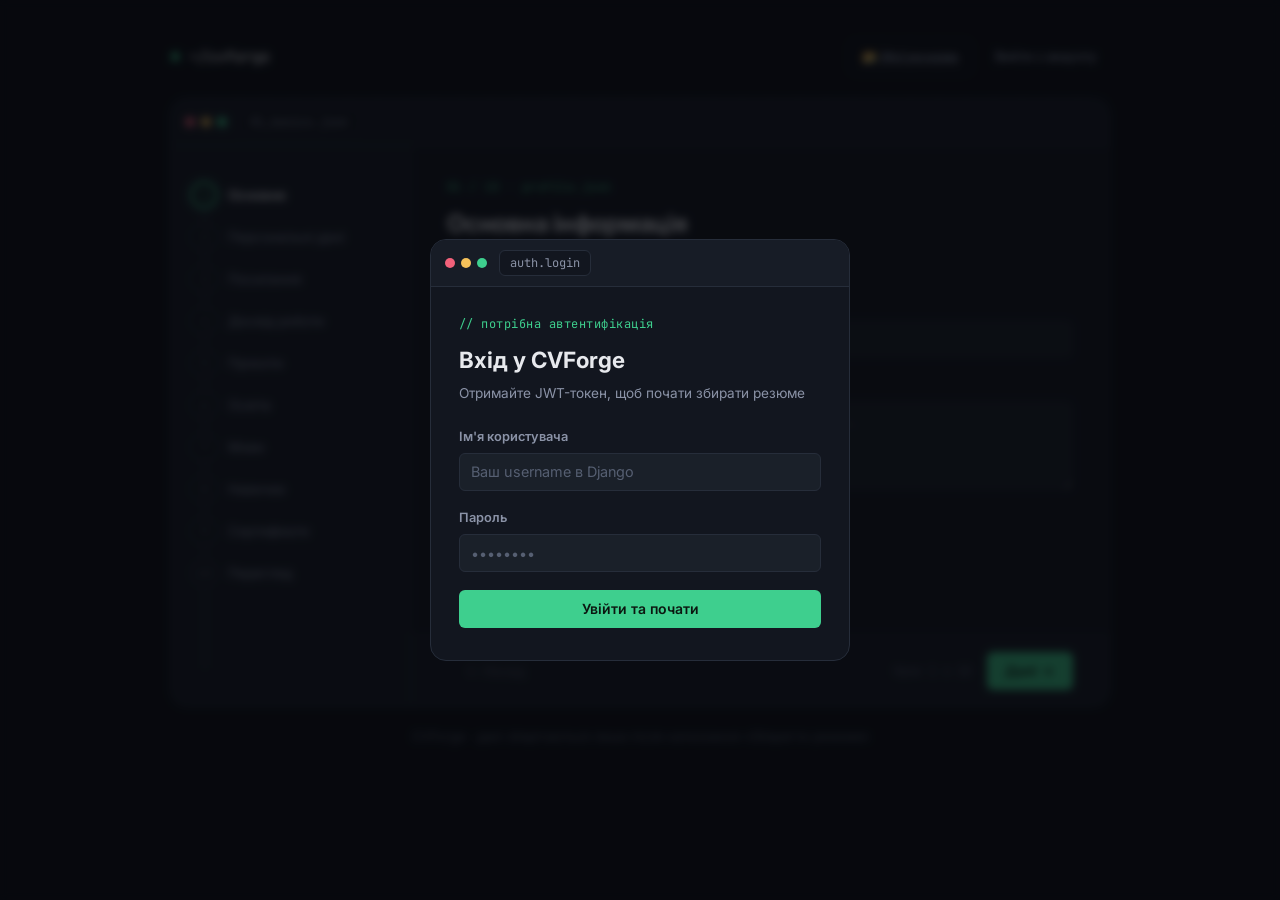
==== frontend/index.html @ 11002892 "Add Django resumes app, project scaffold, templates Initial project scaffold for CVForge: adds Djang" ====
<!DOCTYPE html>
<html lang="uk">
<head>
<meta charset="UTF-8">
<meta name="viewport" content="width=device-width, initial-scale=1.0">
<title>CVForge — Конструктор резюме</title>
<link rel="preconnect" href="https://fonts.googleapis.com">
<link rel="preconnect" href="https://fonts.gstatic.com" crossorigin>
<link href="https://fonts.googleapis.com/css2?family=JetBrains+Mono:wght@400;500;600;700&family=Inter:wght@400;500;600;700;800&display=swap" rel="stylesheet">
<link rel="stylesheet" href="static/css/styles.css">
</head>
<body>

<div class="bg-grid" aria-hidden="true"></div>

<!-- ============ AUTH MODAL ============ -->
<div id="authModal" class="modal-overlay">
  <div class="modal window-chrome">
    <div class="window-titlebar">
      <div class="window-dots"><span class="dot dot-r"></span><span class="dot dot-y"></span><span class="dot dot-g"></span></div>
      <div class="window-tab">auth.login</div>
    </div>
    <div class="modal-body">
      <p class="eyebrow">// потрібна автентифікація</p>
      <h2 class="modal-title">Вхід у CVForge</h2>
      <p class="modal-sub">Отримайте JWT-токен, щоб почати збирати резюме</p>

      <form id="loginForm" novalidate>
        <div class="field">
          <label for="username">Ім'я користувача</label>
          <input type="text" id="username" class="input" required placeholder="Ваш username в Django" autocomplete="username">
        </div>
        <div class="field">
          <label for="password">Пароль</label>
          <input type="password" id="password" class="input" required placeholder="••••••••" autocomplete="current-password">
        </div>
        <p id="loginError" class="form-error hidden"></p>
        <button type="submit" class="btn btn-accent btn-block">Увійти та почати</button>
      </form>
    </div>
  </div>
</div>




<!-- ============ CROP MODAL ============ -->
<div id="cropModal" class="modal-overlay hidden">
  <div class="modal crop-modal window-chrome">
    <div class="window-titlebar">
      <div class="window-dots"><span class="dot dot-r"></span><span class="dot dot-y"></span><span class="dot dot-g"></span></div>
      <div class="window-tab">crop_photo.png</div>
    </div>
    <div class="modal-body crop-modal-body">
      <p class="eyebrow">// кадрування фото</p>
      <h2 class="modal-title">Обрізати фото</h2>
      <p class="modal-sub">Перетягніть фото, щоб обрати ділянку, і масштабуйте повзунком.</p>

      <div class="crop-stage" id="cropStage">
        <canvas id="cropCanvas"></canvas>
      </div>

      <div class="crop-controls">
        <span class="crop-zoom-label">🔍</span>
        <input type="range" id="cropZoom" min="1" max="3" step="0.01" value="1">
      </div>

      <div class="crop-actions">
        <button type="button" class="btn btn-ghost" id="cropCancelBtn">Скасувати</button>
        <button type="button" class="btn btn-accent" id="cropConfirmBtn">Застосувати</button>
      </div>
    </div>
  </div>
</div>

<!-- ============ APP SHELL ============ -->
<div class="app-shell">

  <header class="topbar">
    <div class="brand">
      <span class="brand-mark">◆</span>
      <span class="brand-path">~/cvforge</span>
    </div>
    <div class="topbar-actions">
      <a href="resumes" class="btn btn-outline btn-sm">📂 Мої резюме</a>
      <button id="logoutBtn" class="btn btn-ghost btn-sm">Вийти з акаунту</button>
    </div>
  </header>

  <div class="editor-window">
    <div class="window-titlebar">
      <div class="window-dots"><span class="dot dot-r"></span><span class="dot dot-y"></span><span class="dot dot-g"></span></div>
      <div class="window-tab" id="activeTab">01_basics.json</div>
    </div>

    <div class="editor-body">

      <!-- ===== PIPELINE / STEPPER ===== -->
      <aside class="pipeline" aria-label="Кроки заповнення резюме">
        <div class="pipeline-rail"><div class="pipeline-rail-fill" id="railFill"></div></div>
        <ol class="pipeline-list" id="pipelineList"></ol>
      </aside>

      <!-- ===== MAIN PANEL ===== -->
      <main class="panel">
        <div class="panel-scroll">
          <div id="resumeForm">

            <!-- STEP 1 — BASICS -->
            <section class="step-panel active" data-step="1">
              <p class="eyebrow" data-eyebrow>01 / 10 · profile.json</p>
              <h2 class="step-title">Основна інформація</h2>
              <p class="step-hint">Хто ви і на яку роль претендуєте.</p>

              <div class="field">
                <label for="title">Бажана посада</label>
                <input type="text" id="title" class="input" placeholder="Напр. Python Backend Developer" required>
              </div>
              <div class="field">
                <label for="summary">Про себе (Summary)</label>
                <textarea id="summary" rows="4" class="input" placeholder="Короткий опис ваших ключових навичок та досягнень..."></textarea>
              </div>
            </section>

            <!-- STEP 2 — PERSONAL INFO -->
            <section class="step-panel " data-step="2" id = "personalInfoContainer">
              <p class="eyebrow" data-eyebrow>02 / 10 · profile.json</p>
              <h2 class="step-title">Персональні дані</h2>
              <p class="step-hint">Давайте познайомимось поближче.</p>

              <div class="field">
                <div class="grid-2">
                    <div class="field" style="margin-bottom:0">
                        <label for="firstName">Ім'я</label>
                        <input type="text" id="firstName" class="input" required>
                    </div>
                    <div class="field" style="margin-bottom:0">
                        <label for="lastName">Прізвище</label>
                        <input type="text" id="lastName" class="input" required>
                    </div>
                </div>
                <div class="grid-2">
                    <div class="field">
                        <label for="email">Електронна пошта</label>
                        <input type="email" id="email" class="input" placeholder="you@example.com" required>
                    </div>
                    <div class="field">
                        <label for="phoneNumber">Номер телефону</label>
                        <input type="tel" id="phoneNumber" class="input">
                    </div>
                </div>

                <div class="field">
                  <label>Фото профілю</label>
                  <div class="photo-upload">
                    <div class="photo-preview" id="photoPreview">
                      <span class="photo-placeholder" id="photoPlaceholder">👤</span>
                      <img id="photoPreviewImg" class="hidden" alt="Фото профілю">
                    </div>
                    <div class="photo-upload-actions">
                      <button type="button" class="btn btn-outline btn-sm" id="photoChooseBtn">📷 Обрати фото</button>
                      <button type="button" class="btn-remove hidden" id="photoRemoveBtn">Видалити фото</button>
                      <input type="file" id="userPhoto" accept="image/*" class="hidden">
                      <p class="field-hint">JPG або PNG. Після вибору можна буде обрізати кадр.</p>
                    </div>
                  </div>
                </div>
            </section>

            <!-- STEP 3 — LINKS -->
            <section class="step-panel" data-step="3">
              <p class="eyebrow" data-eyebrow>03 / 10 · links.json</p>
              <div class="step-head-row">
                <div>
                  <h2 class="step-title">Посилання</h2>
                  <p class="step-hint">Соцмережі, GitHub, портфоліо. Необов'язково.</p>
                </div>
                <button type="button" onclick="addLink()" class="btn btn-outline btn-sm">+ Додати посилання</button>
              </div>
              <div id="linksContainer" class="entry-list"></div>
              <p class="empty-state" id="linksEmpty">Ще не додано жодного посилання — натисніть «Додати посилання».</p>
            </section>

            <!-- STEP 4 — EXPERIENCE -->
            <section class="step-panel" data-step="4">
              <p class="eyebrow" data-eyebrow>04 / 10 · experience.json</p>
              <div class="step-head-row">
                <div>
                  <h2 class="step-title">Досвід роботи</h2>
                  <p class="step-hint">Найважливіший розділ для рекрутера.</p>
                </div>
                <button type="button" onclick="addExperience()" class="btn btn-outline btn-sm">+ Додати досвід</button>
              </div>
              <div id="experienceContainer" class="entry-list"></div>
              <p class="empty-state" id="experienceEmpty">Ще не додано досвіду роботи.</p>
            </section>

            <!-- STEP 5 — PROJECTS -->
            <section class="step-panel" data-step="5">
              <p class="eyebrow" data-eyebrow>05 / 10 · projects.json</p>
              <div class="step-head-row">
                <div>
                  <h2 class="step-title">Проєкти (Pet Projects)</h2>
                  <p class="step-hint">Покажіть, що вмієте робити на практиці.</p>
                </div>
                <button type="button" onclick="addProject()" class="btn btn-outline btn-sm">+ Додати проєкт</button>
              </div>
              <div id="projectsContainer" class="entry-list"></div>
              <p class="empty-state" id="projectsEmpty">Ще не додано жодного проєкту.</p>
            </section>

            <!-- STEP 6 — EDUCATION -->
            <section class="step-panel" data-step="6">
              <p class="eyebrow" data-eyebrow>06 / 10 · education.json</p>
              <div class="step-head-row">
                <div>
                  <h2 class="step-title">Освіта</h2>
                  <p class="step-hint">Заклади освіти та здобута кваліфікація.</p>
                </div>
                <button type="button" onclick="addEducation()" class="btn btn-outline btn-sm">+ Додати освіту</button>
              </div>
              <div id="educationContainer" class="entry-list"></div>
              <p class="empty-state" id="educationEmpty">Ще не додано записів про освіту.</p>
            </section>

            <!-- STEP 7 — LANGUAGES -->
            <section class="step-panel" data-step="7">
              <p class="eyebrow" data-eyebrow>07 / 10 · languages.json</p>
              <div class="step-head-row">
                <div>
                  <h2 class="step-title">Мови</h2>
                  <p class="step-hint">Рівень володіння за шкалою CEFR.</p>
                </div>
                <button type="button" onclick="addLanguage()" class="btn btn-outline btn-sm">+ Додати мову</button>
              </div>
              <div id="languagesContainer" class="entry-list"></div>
              <p class="empty-state" id="languagesEmpty">Ще не додано жодної мови.</p>
            </section>

            <!-- STEP 8 — SKILLS -->
            <section class="step-panel" data-step="8">
              <p class="eyebrow" data-eyebrow>08 / 10 · skills.json</p>
              <div class="step-head-row">
                <div>
                  <h2 class="step-title">Навички</h2>
                </div>
                <button type="button" onclick="addSkill()" class="btn btn-outline btn-sm">+ Додати навичку</button>
              </div>
              <div id="skillsContainer" class="entry-list"></div>
              <p class="empty-state" id="skillsEmpty">Ще не додано жодної навички.</p>
            </section>

            <!-- STEP 9 — CERTIFICATIONS -->
            <section class="step-panel" data-step="9">
              <p class="eyebrow" data-eyebrow>09 / 10 · certifications.json</p>
              <div class="step-head-row">
                <div>
                  <h2 class="step-title">Сертифікати</h2>
                  <p class="step-hint">Курси, іспити, професійні відзнаки.</p>
                </div>
                <button type="button" onclick="addCertification()" class="btn btn-outline btn-sm">+ Додати сертифікат</button>
              </div>
              <div id="certificationsContainer" class="entry-list"></div>
              <p class="empty-state" id="certificationsEmpty">Ще не додано сертифікатів.</p>
            </section>

            <!-- STEP 10 — REVIEW -->
            <section class="step-panel" data-step="10">
              <p class="eyebrow" data-eyebrow>10 / 10 · resume.json</p>
              <h2 class="step-title">Перегляд і збереження</h2>
              <p class="step-hint">Перевірте дані перед збереженням. Будь-який блок можна відредагувати.</p>
              <div id="reviewContent" class="review-content"></div>
            </section>

          </div>
        </div>

        <footer class="panel-footer">
          <button type="button" id="backBtn" class="btn btn-ghost">← Назад</button>
          <div class="footer-right">
            <span id="stepCounter" class="step-counter">Крок 1 з 8</span>
            <button type="button" id="nextBtn" class="btn btn-accent">Далі →</button>
            <button type="button" id="saveBtn" class="btn btn-accent hidden">Зберегти резюме</button>
            <button type="button" id="exportBtn" class="btn btn-accent-2 hidden">📥 Експортувати в PDF</button>
          </div>
        </footer>
      </main>

    </div>
  </div>

  <p class="foot-note">CVForge · дані зберігаються лише після натискання «Зберегти резюме»</p>
</div>

<div id="toastHost" class="toast-host" aria-live="polite"></div>


<div id="templateModal" class="modal-overlay hidden">
  <div class="modal window-chrome">
    <div class="window-titlebar">
      <div class="window-dots"><span class="dot dot-r"></span><span class="dot dot-y"></span><span class="dot dot-g"></span></div>
      <div class="window-tab">export.template</div>
    </div>
    <div class="modal-body">
      <p class="eyebrow">// оберіть шаблон</p>
      <h2 class="modal-title">Шаблон для експорту</h2>
      <p class="modal-sub">PDF буде згенеровано за обраним дизайном</p>

      <div id="templateList" class="template-list"></div>

      <button type="button" id="templateModalCancel" class="btn btn-ghost btn-block" style="margin-top:1rem;">
        Скасувати
      </button>
    </div>
  </div>
</div>


<script src="static/js/main.js"></script>
</body>
</html>
---- frontend/static/css/styles.css ----
/* =========================================================
   CVForge — design tokens
   ========================================================= */
:root {
  --bg-base:      #0B0E14;
  --bg-panel:     #12161F;
  --bg-alt:       #171C26;
  --bg-input:     #1A2029;
  --border:       #262D3A;
  --border-soft:  #1E2430;

  --text-primary:   #E7E9ED;
  --text-secondary: #8B93A7;
  --text-dim:       #565F72;

  --accent:      #3ECF8E;
  --accent-dim:  rgba(62, 207, 142, .14);
  --accent-2:    #7C8CF8;
  --accent-2-dim: rgba(124, 140, 248, .14);
  --danger:      #F2617A;
  --danger-dim:  rgba(242, 97, 122, .12);

  --font-mono: 'JetBrains Mono', ui-monospace, monospace;
  --font-sans: 'Inter', system-ui, -apple-system, sans-serif;

  --radius-sm: 6px;
  --radius-md: 10px;
  --radius-lg: 16px;

  --ease: cubic-bezier(.4, 0, .2, 1);
}

* { box-sizing: border-box; }
html, body { height: 100%; }
html { overflow-x: hidden; }
body {
  margin: 0;
  background: var(--bg-base);
  color: var(--text-primary);
  font-family: var(--font-sans);
  font-size: 15px;
  line-height: 1.5;
  -webkit-font-smoothing: antialiased;
  overflow-x: hidden;
  width: 100%;
}

/* subtle dot-grid texture, purely decorative */
.bg-grid {
  position: fixed;
  inset: 0;
  z-index: 0;
  pointer-events: none;
  background-image: radial-gradient(var(--border-soft) 1px, transparent 1px);
  background-size: 28px 28px;
  mask-image: radial-gradient(ellipse 80% 60% at 50% 0%, #000 40%, transparent 100%);
  opacity: .6;
}

a { color: inherit; }

::selection { background: var(--accent-dim); color: var(--text-primary); }

:focus-visible {
  outline: 2px solid var(--accent);
  outline-offset: 2px;
  border-radius: var(--radius-sm);
}

/* =========================================================
   Typography helpers
   ========================================================= */
.eyebrow {
  font-family: var(--font-mono);
  font-size: 12px;
  letter-spacing: .04em;
  color: var(--accent);
  margin: 0 0 .6rem;
}
.step-title { font-size: 1.5rem; font-weight: 700; margin: 0 0 .35rem; letter-spacing: -.01em; }
.step-hint { color: var(--text-secondary); font-size: .9rem; margin: 0 0 1.6rem; }
.step-head-row {
  display: flex; align-items: flex-start; justify-content: space-between; gap: 1rem;
  margin-bottom: 1rem;
}
.step-head-row .step-title { margin-bottom: .25rem; }
.step-head-row .step-hint { margin-bottom: 0; }

/* =========================================================
   Window chrome (editor-window look)
   ========================================================= */
.window-chrome, .editor-window {
  background: var(--bg-panel);
  border: 1px solid var(--border);
  border-radius: var(--radius-lg);
  overflow: hidden;
}
.window-titlebar {
  display: flex;
  align-items: center;
  gap: 12px;
  padding: 10px 14px;
  background: var(--bg-alt);
  border-bottom: 1px solid var(--border);
}
.window-dots { display: flex; gap: 6px; }
.window-dots .dot { width: 10px; height: 10px; border-radius: 50%; display: inline-block; }
.dot-r { background: #F2617A; }
.dot-y { background: #F5C15A; }
.dot-g { background: #3ECF8E; }
.window-tab {
  font-family: var(--font-mono);
  font-size: 12px;
  color: var(--text-secondary);
  background: var(--bg-panel);
  border: 1px solid var(--border);
  border-radius: var(--radius-sm);
  padding: 3px 10px;
}

/* =========================================================
   App shell / layout
   ========================================================= */
.app-shell {
  position: relative;
  z-index: 1;
  max-width: 980px;
  margin: 0 auto;
  padding: 2.5rem 1.25rem 3rem;
}

.topbar {
  display: flex;
  align-items: center;
  justify-content: space-between;
  margin-bottom: 1.5rem;
}
.brand { display: flex; align-items: center; gap: .5rem; font-family: var(--font-mono); }
.brand-mark { color: var(--accent); font-size: 1.1rem; }
.brand-path { font-size: .95rem; color: var(--text-primary); font-weight: 600; }
.topbar-actions { display: flex; align-items: center; gap: .6rem; }

/* =========================================================
   Resumes list page
   ========================================================= */
.directory-body { padding: 1.75rem 2.25rem 2.25rem; }
.page-head {
  display: flex;
  align-items: flex-start;
  justify-content: space-between;
  gap: 1rem;
  margin-bottom: 1.5rem;
}
.page-head .eyebrow { margin-bottom: .35rem; }
.page-head .step-title { margin: 0; }

.resume-list { display: flex; flex-direction: column; gap: .9rem; }
.resume-card {
  background: var(--bg-input);
  border: 1px solid var(--border-soft);
  border-radius: var(--radius-md);
  padding: 1.1rem 1.25rem;
  display: flex;
  align-items: center;
  justify-content: space-between;
  gap: 1rem;
  flex-wrap: wrap;
  transition: border-color .18s var(--ease);
}
.resume-card:hover { border-color: var(--border); }
.resume-card-top .eyebrow { margin-bottom: .3rem; }
.resume-title { font-size: 1.05rem; font-weight: 700; margin: 0 0 .3rem; }
.resume-meta { font-size: .8rem; color: var(--text-dim); margin: 0; }
.resume-actions { display: flex; align-items: center; gap: .5rem; flex: none; }
.btn-danger-outline {
  background: transparent;
  border: 1px solid var(--border);
  color: var(--danger);
}
.btn-danger-outline:hover { border-color: var(--danger); background: var(--danger-dim); }
.btn-danger-outline.is-confirming { background: var(--danger); color: #1a0a0d; border-color: var(--danger); }

.editor-body {
  display: grid;
  grid-template-columns: 240px 1fr;
  min-width: 0;
}
.editor-body > * { min-width: 0; }

/* =========================================================
   Pipeline / stepper
   ========================================================= */
.pipeline {
  position: relative;
  padding: 1.75rem 1.25rem;
  border-right: 1px solid var(--border);
  background: var(--bg-alt);
}
.pipeline-rail {
  position: absolute;
  left: 2.05rem;
  top: 2.35rem;
  bottom: 2.35rem;
  width: 2px;
  background: var(--border);
  border-radius: 1px;
}
.pipeline-rail-fill {
  position: absolute;
  top: 0; left: 0; width: 100%;
  height: 0%;
  background: var(--accent);
  border-radius: 1px;
  transition: height .35s var(--ease);
}
.pipeline-list { list-style: none; margin: 0; padding: 0; position: relative; }
.pipeline-item {
  display: flex;
  align-items: center;
  gap: .7rem;
  padding: .5rem 0;
  cursor: pointer;
}
.pipeline-item:hover .pipeline-label { color: var(--text-primary); }

.pipeline-node {
  flex: none;
  width: 26px; height: 26px;
  border-radius: 50%;
  background: var(--bg-panel);
  border: 2px solid var(--border);
  display: flex; align-items: center; justify-content: center;
  font-family: var(--font-mono);
  font-size: 11px;
  font-weight: 600;
  color: var(--text-dim);
  transition: all .25s var(--ease);
  position: relative;
  z-index: 1;
}
.pipeline-item.is-completed .pipeline-node {
  background: var(--accent);
  border-color: var(--accent);
  color: var(--bg-base);
}
.pipeline-item.is-active .pipeline-node {
  border-color: var(--accent);
  color: var(--accent);
  box-shadow: 0 0 0 4px var(--accent-dim);
}
.pipeline-label {
  font-size: .85rem;
  color: var(--text-secondary);
  transition: color .2s var(--ease);
}
.pipeline-item.is-active .pipeline-label { color: var(--text-primary); font-weight: 600; }

/* =========================================================
   Main panel
   ========================================================= */
.panel { display: flex; flex-direction: column; min-height: 560px; max-height: 78vh; }
.panel-scroll { flex: 1; overflow-y: auto; padding: 2rem 2.25rem 1rem; }
.panel-scroll::-webkit-scrollbar { width: 8px; }
.panel-scroll::-webkit-scrollbar-thumb { background: var(--border); border-radius: 4px; }

.step-panel { display: none; animation: step-in .28s var(--ease); }
.step-panel.active { display: block; }
@keyframes step-in {
  from { opacity: 0; transform: translateY(6px); }
  to   { opacity: 1; transform: translateY(0); }
}

.panel-footer {
  display: flex;
  align-items: center;
  justify-content: space-between;
  padding: 1rem 2.25rem;
  border-top: 1px solid var(--border);
  background: var(--bg-alt);
}
.footer-right { display: flex; align-items: center; gap: 1rem; }
.step-counter { font-family: var(--font-mono); font-size: 12px; color: var(--text-dim); }

.foot-note { text-align: center; color: var(--text-dim); font-size: .8rem; margin-top: 1.25rem; }

/* =========================================================
   Forms
   ========================================================= */
.field { margin-bottom: 1.1rem; }
.field label {
  display: block;
  font-size: .8rem;
  font-weight: 600;
  color: var(--text-secondary);
  margin-bottom: .4rem;
}
.input, select.input, textarea.input {
  width: 100%;
  background: var(--bg-input);
  border: 1px solid var(--border);
  border-radius: var(--radius-sm);
  color: var(--text-primary);
  padding: .6rem .7rem;
  font-family: var(--font-sans);
  font-size: .9rem;
  outline: none;
  transition: border-color .2s var(--ease), box-shadow .2s var(--ease);
}
.input::placeholder { color: var(--text-dim); }
.input:focus {
  border-color: var(--accent);
  box-shadow: 0 0 0 3px var(--accent-dim);
}
.input:invalid:not(:placeholder-shown):not(:focus) { border-color: var(--danger); }
textarea.input { resize: vertical; min-height: 5rem; }

.grid-2 { display: grid; grid-template-columns: 1fr 1fr; gap: 1rem; }
.grid-3 { display: grid; grid-template-columns: 1fr 1fr 1fr; gap: 1rem; }
.check-row { display: flex; align-items: center; gap: .5rem; padding-top: 1.5rem; }
.check-row input { accent-color: var(--accent); width: 16px; height: 16px; }
.check-row label { margin: 0; font-size: .8rem; color: var(--text-secondary); }

.form-error {
  font-family: var(--font-mono);
  font-size: .8rem;
  color: var(--danger);
  background: var(--danger-dim);
  border: 1px solid rgba(242,97,122,.3);
  padding: .5rem .7rem;
  border-radius: var(--radius-sm);
  margin: 0 0 .9rem;
}

/* =========================================================
   Photo upload (personal info step)
   ========================================================= */
.photo-upload { display: flex; align-items: center; gap: 1.1rem; flex-wrap: wrap; }
.photo-preview {
  flex: none;
  width: 84px;
  height: 84px;
  border-radius: 50%;
  background: var(--bg-input);
  border: 1px solid var(--border);
  display: flex;
  align-items: center;
  justify-content: center;
  overflow: hidden;
}
.photo-preview img { width: 100%; height: 100%; object-fit: cover; display: block; }
.photo-placeholder { font-size: 1.9rem; color: var(--text-dim); }
.photo-upload-actions { display: flex; flex-direction: column; align-items: flex-start; gap: .5rem; }
.field-hint { font-size: .75rem; color: var(--text-dim); margin: 0; }

/* =========================================================
   Crop modal
   ========================================================= */
.crop-modal { max-width: 420px; }
.crop-modal-body { padding: 1.5rem 1.5rem 1.75rem; }
.crop-stage {
  position: relative;
  width: 100%;
  max-width: 300px;
  aspect-ratio: 1 / 1;
  margin: 0 auto 1.2rem;
  border-radius: var(--radius-md);
  overflow: hidden;
  background: var(--bg-input);
  border: 1px solid var(--border);
  cursor: grab;
  touch-action: none;
}
.crop-stage:active { cursor: grabbing; }
.crop-stage canvas { display: block; width: 100%; height: 100%; }
.crop-controls { display: flex; align-items: center; gap: .75rem; margin-bottom: 1.25rem; }
.crop-controls input[type="range"] { flex: 1; accent-color: var(--accent); }
.crop-zoom-label { font-size: 1rem; }
.crop-actions { display: flex; justify-content: flex-end; gap: .6rem; }

/* =========================================================
   Buttons
   ========================================================= */
.btn {
  font-family: var(--font-sans);
  font-weight: 600;
  font-size: .875rem;
  border: 1px solid transparent;
  border-radius: var(--radius-sm);
  padding: .6rem 1.1rem;
  cursor: pointer;
  transition: all .18s var(--ease);
  display: inline-flex;
  align-items: center;
  gap: .4rem;
  white-space: nowrap;
}
.btn:active { transform: translateY(1px); }
.btn-block { width: 100%; justify-content: center; }
.btn-sm { padding: .4rem .75rem; font-size: .8rem; }

.btn-accent { background: var(--accent); color: #0B1710; }
.btn-accent:hover { background: #34ba7e; }

.btn-accent-2 { background: var(--accent-2); color: #0B0E1F; }
.btn-accent-2:hover { background: #6b7cf2; }
.btn-accent-2:disabled, .btn-accent:disabled { opacity: .6; cursor: wait; }

.btn-outline {
  background: transparent;
  border-color: var(--border);
  color: var(--text-secondary);
}
.btn-outline:hover { border-color: var(--accent-2); color: var(--text-primary); }

.btn-ghost { background: transparent; color: var(--text-secondary); }
.btn-ghost:hover { color: var(--text-primary); }
.btn-ghost:disabled { opacity: .35; cursor: not-allowed; }

.btn-remove {
  background: transparent;
  border: none;
  color: var(--danger);
  font-size: .78rem;
  font-family: var(--font-mono);
  cursor: pointer;
  padding: .2rem 0;
}
.btn-remove:hover { color: #ff8a9c; }

.hidden { display: none !important; }

/* =========================================================
   Entry cards (dynamic repeatable items)
   ========================================================= */
.entry-list { display: flex; flex-direction: column; gap: 1rem; }
.entry-card {
  background: var(--bg-input);
  border: 1px solid var(--border-soft);
  border-radius: var(--radius-md);
  padding: 1rem 1.1rem;
  position: relative;
}
.entry-card-head {
  display: flex;
  justify-content: space-between;
  align-items: center;
  margin-bottom: .1rem;
}
.entry-index {
  font-family: var(--font-mono);
  font-size: .72rem;
  color: var(--text-dim);
}
.empty-state {
  font-size: .85rem;
  color: var(--text-dim);
  border: 1px dashed var(--border);
  border-radius: var(--radius-md);
  padding: 1rem;
  text-align: center;
  margin-top: .25rem;
}

/* =========================================================
   Review step
   ========================================================= */
.review-content { display: flex; flex-direction: column; gap: 1rem; }
.review-card {
  background: var(--bg-input);
  border: 1px solid var(--border-soft);
  border-radius: var(--radius-md);
  padding: 1rem 1.1rem;
}
.review-card-head {
  display: flex; align-items: center; justify-content: space-between;
  margin-bottom: .6rem;
}
.review-card-head h3 {
  font-family: var(--font-mono);
  font-size: .8rem;
  letter-spacing: .03em;
  color: var(--accent);
  margin: 0;
  text-transform: uppercase;
}
.review-edit {
  font-family: var(--font-mono);
  font-size: .75rem;
  color: var(--accent-2);
  background: none;
  border: none;
  cursor: pointer;
}
.review-edit:hover { text-decoration: underline; }
.review-empty { color: var(--text-dim); font-size: .85rem; }
.review-row { font-size: .88rem; color: var(--text-primary); margin: .15rem 0; }
.review-row span { color: var(--text-secondary); }
.review-item + .review-item { margin-top: .7rem; padding-top: .7rem; border-top: 1px dashed var(--border); }

/* =========================================================
   Auth / crop modal overlay
   ========================================================= */
.modal-overlay {
  position: fixed; inset: 0;
  background: rgba(6, 8, 12, .72);
  backdrop-filter: blur(4px);
  display: flex; align-items: center; justify-content: center;
  z-index: 50;
  padding: 1rem;
}
.modal { max-width: 420px; width: 100%; }
.modal-body { padding: 1.75rem 1.75rem 2rem; }
.modal-title { font-size: 1.4rem; font-weight: 700; margin: 0 0 .4rem; }
.modal-sub { color: var(--text-secondary); font-size: .85rem; margin: 0 0 1.5rem; }

/* =========================================================
   Toasts
   ========================================================= */
.toast-host {
  position: fixed; bottom: 1.25rem; left: 50%; transform: translateX(-50%);
  z-index: 100; display: flex; flex-direction: column; gap: .5rem; align-items: center;
}
.toast {
  font-family: var(--font-mono);
  font-size: .82rem;
  padding: .65rem 1rem;
  border-radius: var(--radius-md);
  border: 1px solid var(--border);
  background: var(--bg-panel);
  color: var(--text-primary);
  box-shadow: 0 8px 24px rgba(0,0,0,.4);
  animation: toast-in .22s var(--ease);
}
.toast.toast-success { border-color: var(--accent); color: var(--accent); }
.toast.toast-error { border-color: var(--danger); color: var(--danger); }
@keyframes toast-in { from { opacity: 0; transform: translateY(8px); } to { opacity: 1; transform: translateY(0); } }

/* =========================================================
   Responsive — tablets & small laptops
   ========================================================= */
@media (max-width: 900px) {
  .app-shell { padding: 1.75rem 1rem 2rem; }
  .directory-body { padding: 1.5rem 1.25rem 1.75rem; }
}

/* =========================================================
   Responsive — phones & narrow tablets
   ========================================================= */
@media (max-width: 800px) {
  .editor-body { grid-template-columns: 1fr; }
  .pipeline {
    border-right: none;
    border-bottom: 1px solid var(--border);
    padding: 1rem 1.1rem;
  }
  .pipeline-rail { display: none; }
  .pipeline-list { display: flex; gap: 0; overflow-x: auto; -webkit-overflow-scrolling: touch; }
  .pipeline-item {
    flex-direction: column;
    gap: .3rem;
    padding: .25rem .6rem;
    flex: none;
  }
  .pipeline-label { display: none; }
  .pipeline-item.is-active .pipeline-node { transform: scale(1.05); }

  .panel { max-height: none; min-height: 0; }
  .panel-scroll { padding: 1.5rem 1.25rem .5rem; max-height: 62vh; }
  .panel-footer { padding: .9rem 1.25rem; flex-wrap: wrap; gap: .6rem; }
  .grid-2, .grid-3 { grid-template-columns: 1fr; }
  .step-head-row { flex-direction: column; align-items: stretch; }
  .footer-right { gap: .6rem; flex-wrap: wrap; justify-content: flex-end; }
  .step-counter { display: none; }

  /* Topbar */
  .topbar { flex-wrap: wrap; gap: .6rem; }
  .brand-path { max-width: 40vw; overflow: hidden; text-overflow: ellipsis; white-space: nowrap; }
  .topbar-actions { flex-wrap: wrap; gap: .5rem; }

  /* Resumes list page */
  .page-head { flex-direction: column; align-items: stretch; }
  .resume-card { flex-direction: column; align-items: stretch; }
  .resume-actions { justify-content: flex-end; flex-wrap: wrap; }

  /* Modals */
  .modal-body { padding: 1.4rem 1.25rem 1.6rem; }
  .crop-modal { max-width: 100%; }
  .crop-stage { max-width: 100%; }

  .toast-host { left: 1rem; right: 1rem; transform: none; width: auto; }
  .toast { text-align: center; }
}

/* =========================================================
   Template picker modal
   ========================================================= */
.template-list { display: flex; flex-direction: column; gap: .6rem; }
.template-option {
  display: flex;
  align-items: center;
  justify-content: space-between;
  gap: .75rem;
  width: 100%;
  text-align: left;
  background: var(--bg-input);
  border: 1px solid var(--border-soft);
  border-radius: var(--radius-md);
  padding: .75rem .9rem;
  color: var(--text-primary);
  cursor: pointer;
  transition: border-color .18s var(--ease), background .18s var(--ease);
  font-family: var(--font-sans);
  font-size: .9rem;
}
.template-option:hover,
.template-option:focus-visible {
  border-color: var(--accent);
  background: var(--accent-dim);
}
.template-option-name { font-weight: 600; }
.template-option-id { font-family: var(--font-mono); font-size: .72rem; color: var(--text-dim); }

/* =========================================================
   Responsive — small phones
   ========================================================= */
@media (max-width: 480px) {
  body { font-size: 14px; }
  .app-shell { padding: 1.25rem .75rem 1.75rem; }
  .directory-body { padding: 1.25rem 1rem 1.5rem; }

  .brand-path { max-width: 32vw; }
  .topbar-actions .btn-sm, .footer-right .btn { flex: 1 1 auto; justify-content: center; }
  .topbar-actions { width: 100%; }

  .window-tab { display: none; }

  .step-title { font-size: 1.25rem; }
  .step-hint { margin-bottom: 1.2rem; }

  .panel-scroll { padding: 1.25rem 1rem .5rem; max-height: 58vh; }
  .panel-footer { padding: .8rem 1rem; }
  .panel-footer { flex-direction: column; align-items: stretch; }
  .panel-footer #backBtn { order: 3; }
  .footer-right { width: 100%; justify-content: stretch; }
  .footer-right .btn { flex: 1 1 auto; }

  .photo-upload { flex-direction: column; align-items: flex-start; }

  .resume-card { padding: .9rem 1rem; }
  .resume-actions { width: 100%; }
  .resume-actions .btn { flex: 1 1 auto; justify-content: center; }

  .modal-overlay { padding: .75rem; }
  .modal-title { font-size: 1.2rem; }
}

@media (prefers-reduced-motion: reduce) {
  *, *::before, *::after { animation-duration: 0.001ms !important; transition-duration: 0.001ms !important; }
}


.template-grid { display: grid; grid-template-columns: 1fr 1fr; gap: 1rem; margin-top: 1.5rem; }
.template-card { 
  background: var(--bg-alt); border: 1px solid var(--border);
  padding: 1rem; border-radius: var(--radius-md); cursor: pointer;
  text-align: left; transition: .2s;
}
.template-card:hover { border-color: var(--accent); }
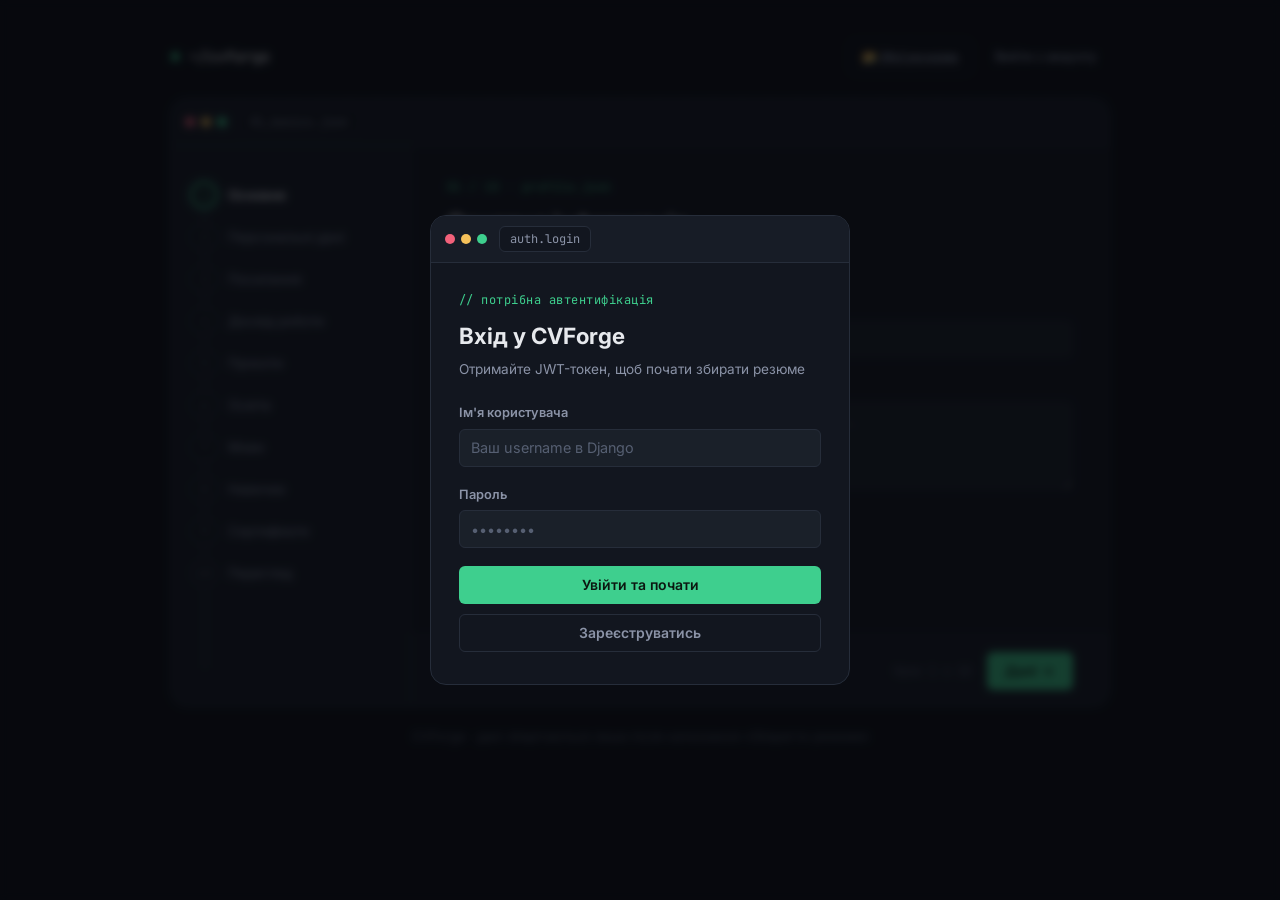
==== commit f41fe821: "including form for registration" ====
--- a/frontend/index.html
+++ b/frontend/index.html
@@ -21,22 +21,55 @@
       <div class="window-tab">auth.login</div>
     </div>
     <div class="modal-body">
-      <p class="eyebrow">// потрібна автентифікація</p>
-      <h2 class="modal-title">Вхід у CVForge</h2>
-      <p class="modal-sub">Отримайте JWT-токен, щоб почати збирати резюме</p>
-
-      <form id="loginForm" novalidate>
-        <div class="field">
-          <label for="username">Ім'я користувача</label>
-          <input type="text" id="username" class="input" required placeholder="Ваш username в Django" autocomplete="username">
-        </div>
-        <div class="field">
-          <label for="password">Пароль</label>
-          <input type="password" id="password" class="input" required placeholder="••••••••" autocomplete="current-password">
-        </div>
-        <p id="loginError" class="form-error hidden"></p>
-        <button type="submit" class="btn btn-accent btn-block">Увійти та почати</button>
-      </form>
+
+      <!-- ---- LOGIN VIEW ---- -->
+      <div id="loginView">
+        <p class="eyebrow">// потрібна автентифікація</p>
+        <h2 class="modal-title">Вхід у CVForge</h2>
+        <p class="modal-sub">Отримайте JWT-токен, щоб почати збирати резюме</p>
+
+        <form id="loginForm" novalidate>
+          <div class="field">
+            <label for="username">Ім'я користувача</label>
+            <input type="text" id="username" class="input" required placeholder="Ваш username в Django" autocomplete="username">
+          </div>
+          <div class="field">
+            <label for="password">Пароль</label>
+            <input type="password" id="password" class="input" required placeholder="••••••••" autocomplete="current-password">
+          </div>
+          <p id="loginError" class="form-error hidden"></p>
+
+          <div class="auth-actions">
+            <button type="submit" class="btn btn-accent btn-block">Увійти та почати</button>
+            <button type="button" id="showRegisterBtn" class="btn btn-outline btn-block">Зареєструватись</button>
+          </div>
+        </form>
+      </div>
+
+      <!-- ---- REGISTER VIEW ---- -->
+      <div id="registerView" class="hidden">
+        <p class="eyebrow">// новий акаунт</p>
+        <h2 class="modal-title">Реєстрація в CVForge</h2>
+        <p class="modal-sub">Створіть логін і пароль, щоб почати збирати резюме</p>
+
+        <form id="registerForm" novalidate>
+          <div class="field">
+            <label for="regUsername">Ім'я користувача</label>
+            <input type="text" id="regUsername" class="input" required placeholder="Придумайте username" autocomplete="username">
+          </div>
+          <div class="field">
+            <label for="regPassword">Пароль</label>
+            <input type="password" id="regPassword" class="input" required placeholder="••••••••" autocomplete="new-password">
+          </div>
+          <p id="registerError" class="form-error hidden"></p>
+
+          <div class="auth-actions">
+            <button type="submit" class="btn btn-accent btn-block">Зареєструватись</button>
+            <button type="button" id="showLoginBtn" class="btn btn-ghost btn-block">← Назад до входу</button>
+          </div>
+        </form>
+      </div>
+
     </div>
   </div>
 </div>
--- a/frontend/static/css/styles.css
+++ b/frontend/static/css/styles.css
@@ -512,6 +512,7 @@
 .modal-body { padding: 1.75rem 1.75rem 2rem; }
 .modal-title { font-size: 1.4rem; font-weight: 700; margin: 0 0 .4rem; }
 .modal-sub { color: var(--text-secondary); font-size: .85rem; margin: 0 0 1.5rem; }
+.auth-actions { display: flex; flex-direction: column; gap: .6rem; margin-top: .25rem; }
 
 /* =========================================================
    Toasts
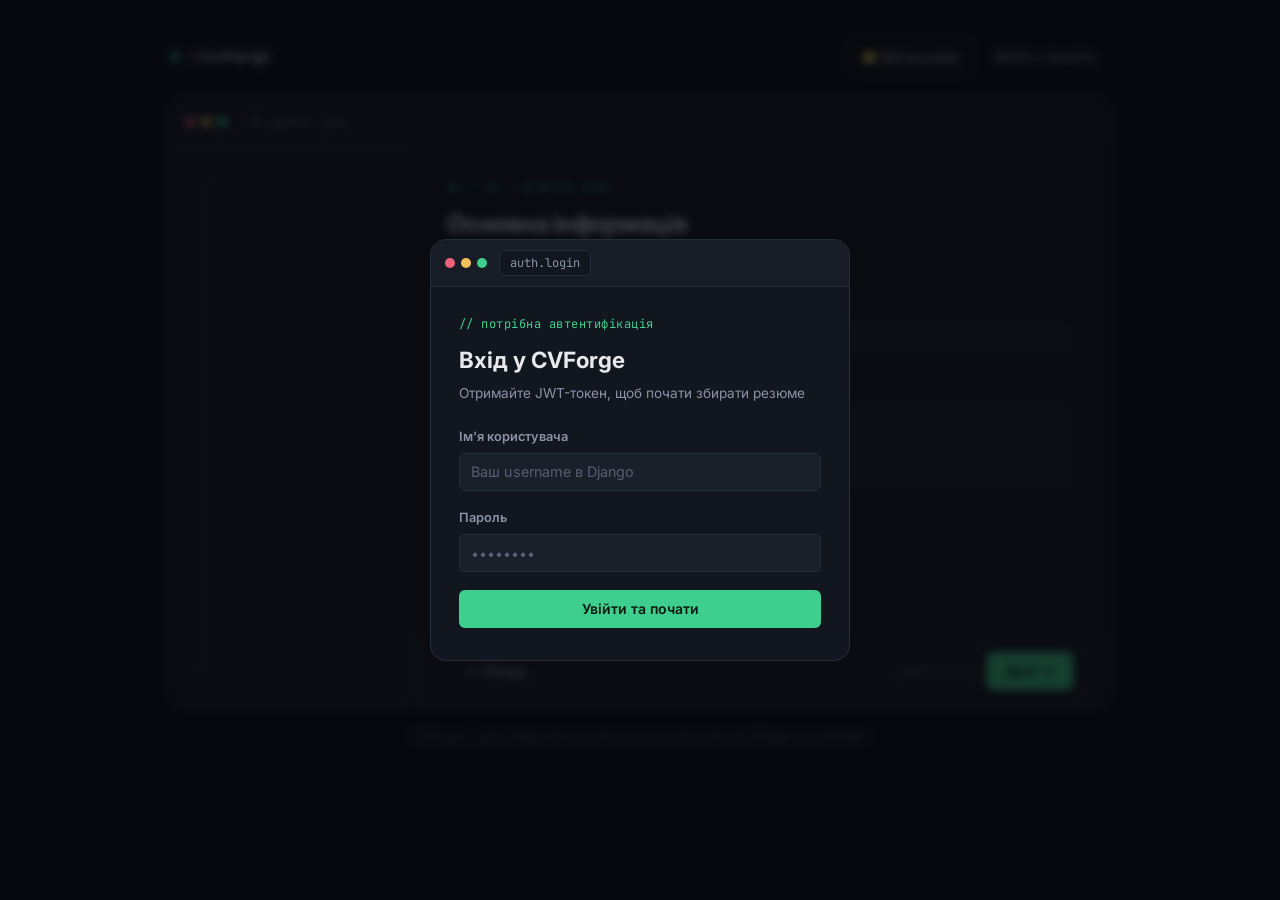
==== commit 913c21d7: "modified:   backend/requirements.txt" ====
--- a/frontend/index.html
+++ b/frontend/index.html
@@ -21,58 +21,26 @@
       <div class="window-tab">auth.login</div>
     </div>
     <div class="modal-body">
-
-      <!-- ---- LOGIN VIEW ---- -->
-      <div id="loginView">
-        <p class="eyebrow">// потрібна автентифікація</p>
-        <h2 class="modal-title">Вхід у CVForge</h2>
-        <p class="modal-sub">Отримайте JWT-токен, щоб почати збирати резюме</p>
-
-        <form id="loginForm" novalidate>
-          <div class="field">
-            <label for="username">Ім'я користувача</label>
-            <input type="text" id="username" class="input" required placeholder="Ваш username в Django" autocomplete="username">
-          </div>
-          <div class="field">
-            <label for="password">Пароль</label>
-            <input type="password" id="password" class="input" required placeholder="••••••••" autocomplete="current-password">
-          </div>
-          <p id="loginError" class="form-error hidden"></p>
-
-          <div class="auth-actions">
-            <button type="submit" class="btn btn-accent btn-block">Увійти та почати</button>
-            <button type="button" id="showRegisterBtn" class="btn btn-outline btn-block">Зареєструватись</button>
-          </div>
-        </form>
-      </div>
-
-      <!-- ---- REGISTER VIEW ---- -->
-      <div id="registerView" class="hidden">
-        <p class="eyebrow">// новий акаунт</p>
-        <h2 class="modal-title">Реєстрація в CVForge</h2>
-        <p class="modal-sub">Створіть логін і пароль, щоб почати збирати резюме</p>
-
-        <form id="registerForm" novalidate>
-          <div class="field">
-            <label for="regUsername">Ім'я користувача</label>
-            <input type="text" id="regUsername" class="input" required placeholder="Придумайте username" autocomplete="username">
-          </div>
-          <div class="field">
-            <label for="regPassword">Пароль</label>
-            <input type="password" id="regPassword" class="input" required placeholder="••••••••" autocomplete="new-password">
-          </div>
-          <p id="registerError" class="form-error hidden"></p>
-
-          <div class="auth-actions">
-            <button type="submit" class="btn btn-accent btn-block">Зареєструватись</button>
-            <button type="button" id="showLoginBtn" class="btn btn-ghost btn-block">← Назад до входу</button>
-          </div>
-        </form>
-      </div>
-
+      <p class="eyebrow">// потрібна автентифікація</p>
+      <h2 class="modal-title">Вхід у CVForge</h2>
+      <p class="modal-sub">Отримайте JWT-токен, щоб почати збирати резюме</p>
+
+      <form id="loginForm" novalidate>
+        <div class="field">
+          <label for="username">Ім'я користувача</label>
+          <input type="text" id="username" class="input" required placeholder="Ваш username в Django" autocomplete="username">
+        </div>
+        <div class="field">
+          <label for="password">Пароль</label>
+          <input type="password" id="password" class="input" required placeholder="••••••••" autocomplete="current-password">
+        </div>
+        <p id="loginError" class="form-error hidden"></p>
+        <button type="submit" class="btn btn-accent btn-block">Увійти та почати</button>
+      </form>
     </div>
   </div>
 </div>
+
 
 
 
@@ -115,7 +83,7 @@
       <span class="brand-path">~/cvforge</span>
     </div>
     <div class="topbar-actions">
-      <a href="resumes" class="btn btn-outline btn-sm">📂 Мої резюме</a>
+      <a href="resumes.html" class="btn btn-outline btn-sm">📂 Мої резюме</a>
       <button id="logoutBtn" class="btn btn-ghost btn-sm">Вийти з акаунту</button>
     </div>
   </header>
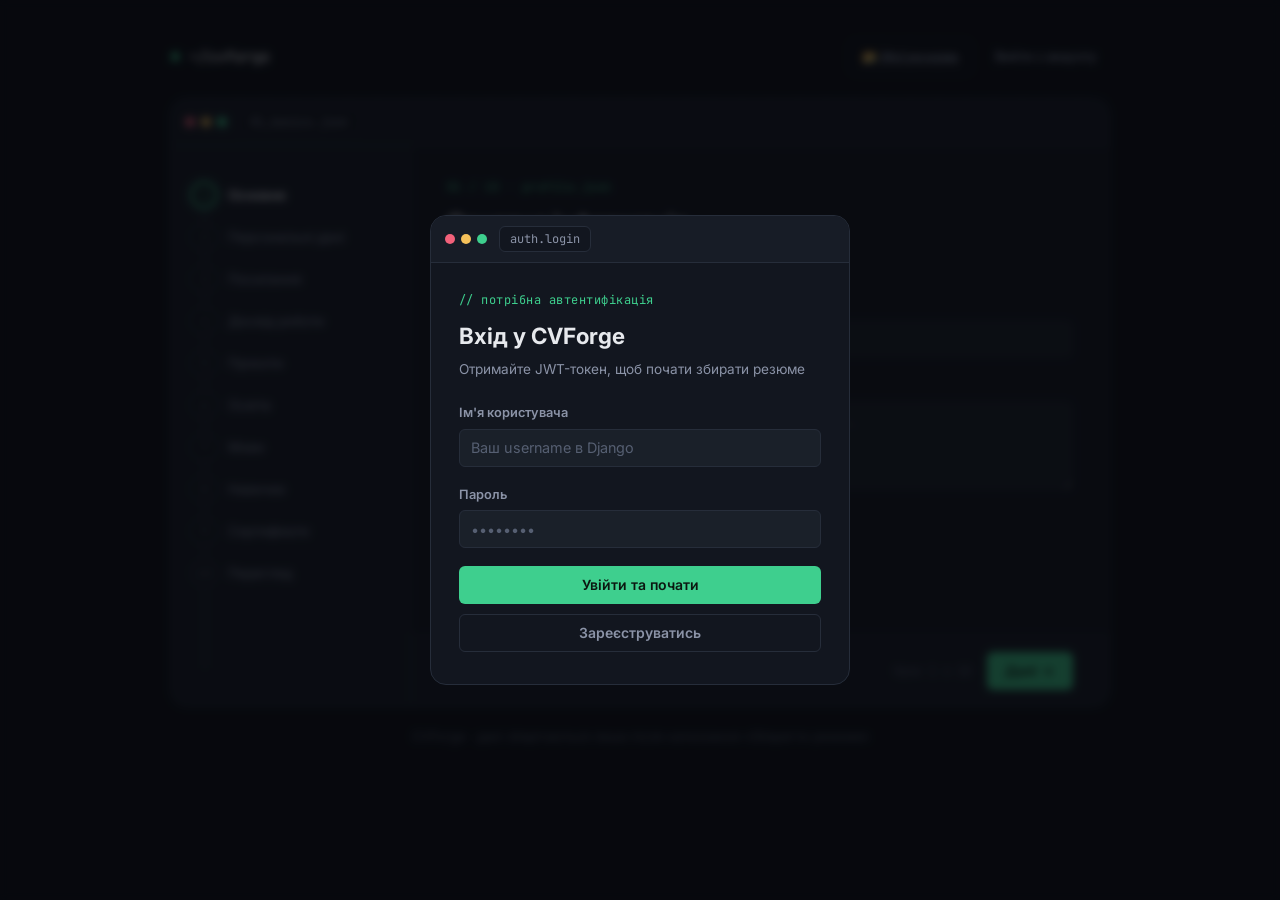
==== commit a025f8ac: "Merge pull request #2 from lopez1k/dev 	modified:   backend/requirements.txt" ====
--- a/frontend/index.html
+++ b/frontend/index.html
@@ -21,22 +21,55 @@
       <div class="window-tab">auth.login</div>
     </div>
     <div class="modal-body">
-      <p class="eyebrow">// потрібна автентифікація</p>
-      <h2 class="modal-title">Вхід у CVForge</h2>
-      <p class="modal-sub">Отримайте JWT-токен, щоб почати збирати резюме</p>
-
-      <form id="loginForm" novalidate>
-        <div class="field">
-          <label for="username">Ім'я користувача</label>
-          <input type="text" id="username" class="input" required placeholder="Ваш username в Django" autocomplete="username">
-        </div>
-        <div class="field">
-          <label for="password">Пароль</label>
-          <input type="password" id="password" class="input" required placeholder="••••••••" autocomplete="current-password">
-        </div>
-        <p id="loginError" class="form-error hidden"></p>
-        <button type="submit" class="btn btn-accent btn-block">Увійти та почати</button>
-      </form>
+
+      <!-- ---- LOGIN VIEW ---- -->
+      <div id="loginView">
+        <p class="eyebrow">// потрібна автентифікація</p>
+        <h2 class="modal-title">Вхід у CVForge</h2>
+        <p class="modal-sub">Отримайте JWT-токен, щоб почати збирати резюме</p>
+
+        <form id="loginForm" novalidate>
+          <div class="field">
+            <label for="username">Ім'я користувача</label>
+            <input type="text" id="username" class="input" required placeholder="Ваш username в Django" autocomplete="username">
+          </div>
+          <div class="field">
+            <label for="password">Пароль</label>
+            <input type="password" id="password" class="input" required placeholder="••••••••" autocomplete="current-password">
+          </div>
+          <p id="loginError" class="form-error hidden"></p>
+
+          <div class="auth-actions">
+            <button type="submit" class="btn btn-accent btn-block">Увійти та почати</button>
+            <button type="button" id="showRegisterBtn" class="btn btn-outline btn-block">Зареєструватись</button>
+          </div>
+        </form>
+      </div>
+
+      <!-- ---- REGISTER VIEW ---- -->
+      <div id="registerView" class="hidden">
+        <p class="eyebrow">// новий акаунт</p>
+        <h2 class="modal-title">Реєстрація в CVForge</h2>
+        <p class="modal-sub">Створіть логін і пароль, щоб почати збирати резюме</p>
+
+        <form id="registerForm" novalidate>
+          <div class="field">
+            <label for="regUsername">Ім'я користувача</label>
+            <input type="text" id="regUsername" class="input" required placeholder="Придумайте username" autocomplete="username">
+          </div>
+          <div class="field">
+            <label for="regPassword">Пароль</label>
+            <input type="password" id="regPassword" class="input" required placeholder="••••••••" autocomplete="new-password">
+          </div>
+          <p id="registerError" class="form-error hidden"></p>
+
+          <div class="auth-actions">
+            <button type="submit" class="btn btn-accent btn-block">Зареєструватись</button>
+            <button type="button" id="showLoginBtn" class="btn btn-ghost btn-block">← Назад до входу</button>
+          </div>
+        </form>
+      </div>
+
     </div>
   </div>
 </div>
@@ -83,7 +116,7 @@
       <span class="brand-path">~/cvforge</span>
     </div>
     <div class="topbar-actions">
-      <a href="resumes.html" class="btn btn-outline btn-sm">📂 Мої резюме</a>
+      <a href="resumes" class="btn btn-outline btn-sm">📂 Мої резюме</a>
       <button id="logoutBtn" class="btn btn-ghost btn-sm">Вийти з акаунту</button>
     </div>
   </header>
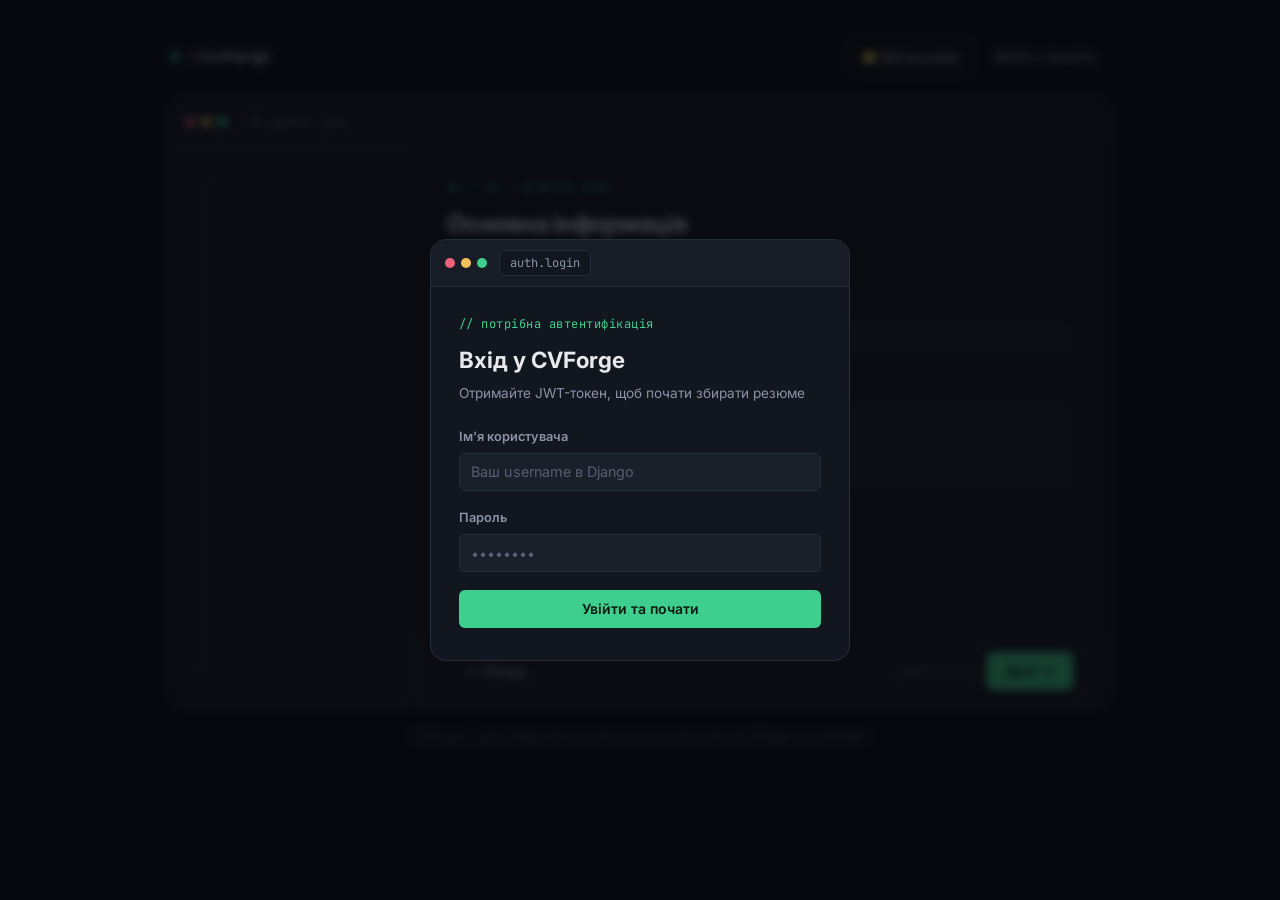
==== commit a2280b30: "modified index.html" ====
--- a/frontend/index.html
+++ b/frontend/index.html
@@ -21,55 +21,22 @@
       <div class="window-tab">auth.login</div>
     </div>
     <div class="modal-body">
-
-      <!-- ---- LOGIN VIEW ---- -->
-      <div id="loginView">
-        <p class="eyebrow">// потрібна автентифікація</p>
-        <h2 class="modal-title">Вхід у CVForge</h2>
-        <p class="modal-sub">Отримайте JWT-токен, щоб почати збирати резюме</p>
-
-        <form id="loginForm" novalidate>
-          <div class="field">
-            <label for="username">Ім'я користувача</label>
-            <input type="text" id="username" class="input" required placeholder="Ваш username в Django" autocomplete="username">
-          </div>
-          <div class="field">
-            <label for="password">Пароль</label>
-            <input type="password" id="password" class="input" required placeholder="••••••••" autocomplete="current-password">
-          </div>
-          <p id="loginError" class="form-error hidden"></p>
-
-          <div class="auth-actions">
-            <button type="submit" class="btn btn-accent btn-block">Увійти та почати</button>
-            <button type="button" id="showRegisterBtn" class="btn btn-outline btn-block">Зареєструватись</button>
-          </div>
-        </form>
-      </div>
-
-      <!-- ---- REGISTER VIEW ---- -->
-      <div id="registerView" class="hidden">
-        <p class="eyebrow">// новий акаунт</p>
-        <h2 class="modal-title">Реєстрація в CVForge</h2>
-        <p class="modal-sub">Створіть логін і пароль, щоб почати збирати резюме</p>
-
-        <form id="registerForm" novalidate>
-          <div class="field">
-            <label for="regUsername">Ім'я користувача</label>
-            <input type="text" id="regUsername" class="input" required placeholder="Придумайте username" autocomplete="username">
-          </div>
-          <div class="field">
-            <label for="regPassword">Пароль</label>
-            <input type="password" id="regPassword" class="input" required placeholder="••••••••" autocomplete="new-password">
-          </div>
-          <p id="registerError" class="form-error hidden"></p>
-
-          <div class="auth-actions">
-            <button type="submit" class="btn btn-accent btn-block">Зареєструватись</button>
-            <button type="button" id="showLoginBtn" class="btn btn-ghost btn-block">← Назад до входу</button>
-          </div>
-        </form>
-      </div>
-
+      <p class="eyebrow">// потрібна автентифікація</p>
+      <h2 class="modal-title">Вхід у CVForge</h2>
+      <p class="modal-sub">Отримайте JWT-токен, щоб почати збирати резюме</p>
+
+      <form id="loginForm" novalidate>
+        <div class="field">
+          <label for="username">Ім'я користувача</label>
+          <input type="text" id="username" class="input" required placeholder="Ваш username в Django" autocomplete="username">
+        </div>
+        <div class="field">
+          <label for="password">Пароль</label>
+          <input type="password" id="password" class="input" required placeholder="••••••••" autocomplete="current-password">
+        </div>
+        <p id="loginError" class="form-error hidden"></p>
+        <button type="submit" class="btn btn-accent btn-block">Увійти та почати</button>
+      </form>
     </div>
   </div>
 </div>
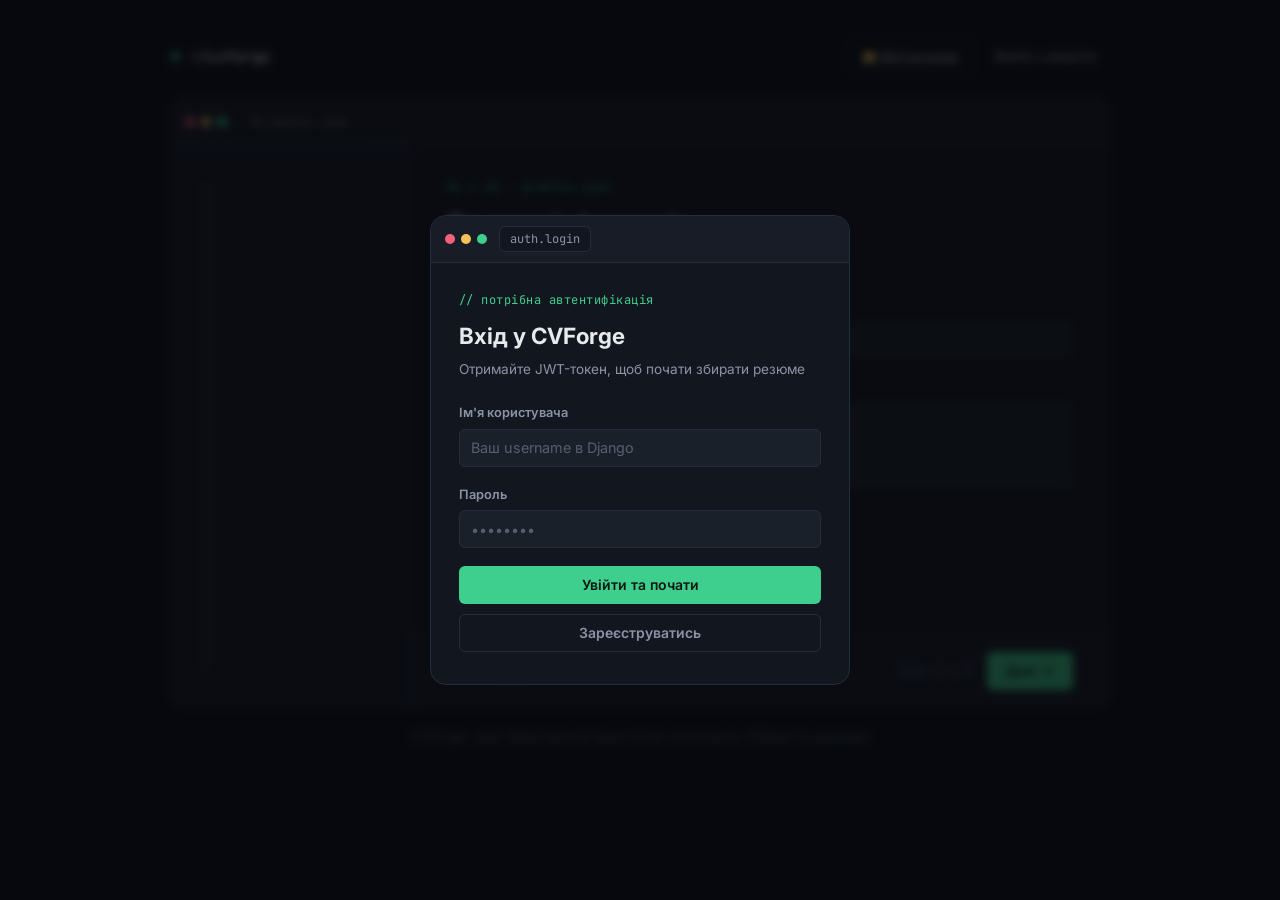
==== commit b7ff169b: "Merge branch 'main' into dev" ====
--- a/frontend/index.html
+++ b/frontend/index.html
@@ -21,22 +21,55 @@
       <div class="window-tab">auth.login</div>
     </div>
     <div class="modal-body">
-      <p class="eyebrow">// потрібна автентифікація</p>
-      <h2 class="modal-title">Вхід у CVForge</h2>
-      <p class="modal-sub">Отримайте JWT-токен, щоб почати збирати резюме</p>
-
-      <form id="loginForm" novalidate>
-        <div class="field">
-          <label for="username">Ім'я користувача</label>
-          <input type="text" id="username" class="input" required placeholder="Ваш username в Django" autocomplete="username">
-        </div>
-        <div class="field">
-          <label for="password">Пароль</label>
-          <input type="password" id="password" class="input" required placeholder="••••••••" autocomplete="current-password">
-        </div>
-        <p id="loginError" class="form-error hidden"></p>
-        <button type="submit" class="btn btn-accent btn-block">Увійти та почати</button>
-      </form>
+
+      <!-- ---- LOGIN VIEW ---- -->
+      <div id="loginView">
+        <p class="eyebrow">// потрібна автентифікація</p>
+        <h2 class="modal-title">Вхід у CVForge</h2>
+        <p class="modal-sub">Отримайте JWT-токен, щоб почати збирати резюме</p>
+
+        <form id="loginForm" novalidate>
+          <div class="field">
+            <label for="username">Ім'я користувача</label>
+            <input type="text" id="username" class="input" required placeholder="Ваш username в Django" autocomplete="username">
+          </div>
+          <div class="field">
+            <label for="password">Пароль</label>
+            <input type="password" id="password" class="input" required placeholder="••••••••" autocomplete="current-password">
+          </div>
+          <p id="loginError" class="form-error hidden"></p>
+
+          <div class="auth-actions">
+            <button type="submit" class="btn btn-accent btn-block">Увійти та почати</button>
+            <button type="button" id="showRegisterBtn" class="btn btn-outline btn-block">Зареєструватись</button>
+          </div>
+        </form>
+      </div>
+
+      <!-- ---- REGISTER VIEW ---- -->
+      <div id="registerView" class="hidden">
+        <p class="eyebrow">// новий акаунт</p>
+        <h2 class="modal-title">Реєстрація в CVForge</h2>
+        <p class="modal-sub">Створіть логін і пароль, щоб почати збирати резюме</p>
+
+        <form id="registerForm" novalidate>
+          <div class="field">
+            <label for="regUsername">Ім'я користувача</label>
+            <input type="text" id="regUsername" class="input" required placeholder="Придумайте username" autocomplete="username">
+          </div>
+          <div class="field">
+            <label for="regPassword">Пароль</label>
+            <input type="password" id="regPassword" class="input" required placeholder="••••••••" autocomplete="new-password">
+          </div>
+          <p id="registerError" class="form-error hidden"></p>
+
+          <div class="auth-actions">
+            <button type="submit" class="btn btn-accent btn-block">Зареєструватись</button>
+            <button type="button" id="showLoginBtn" class="btn btn-ghost btn-block">← Назад до входу</button>
+          </div>
+        </form>
+      </div>
+
     </div>
   </div>
 </div>
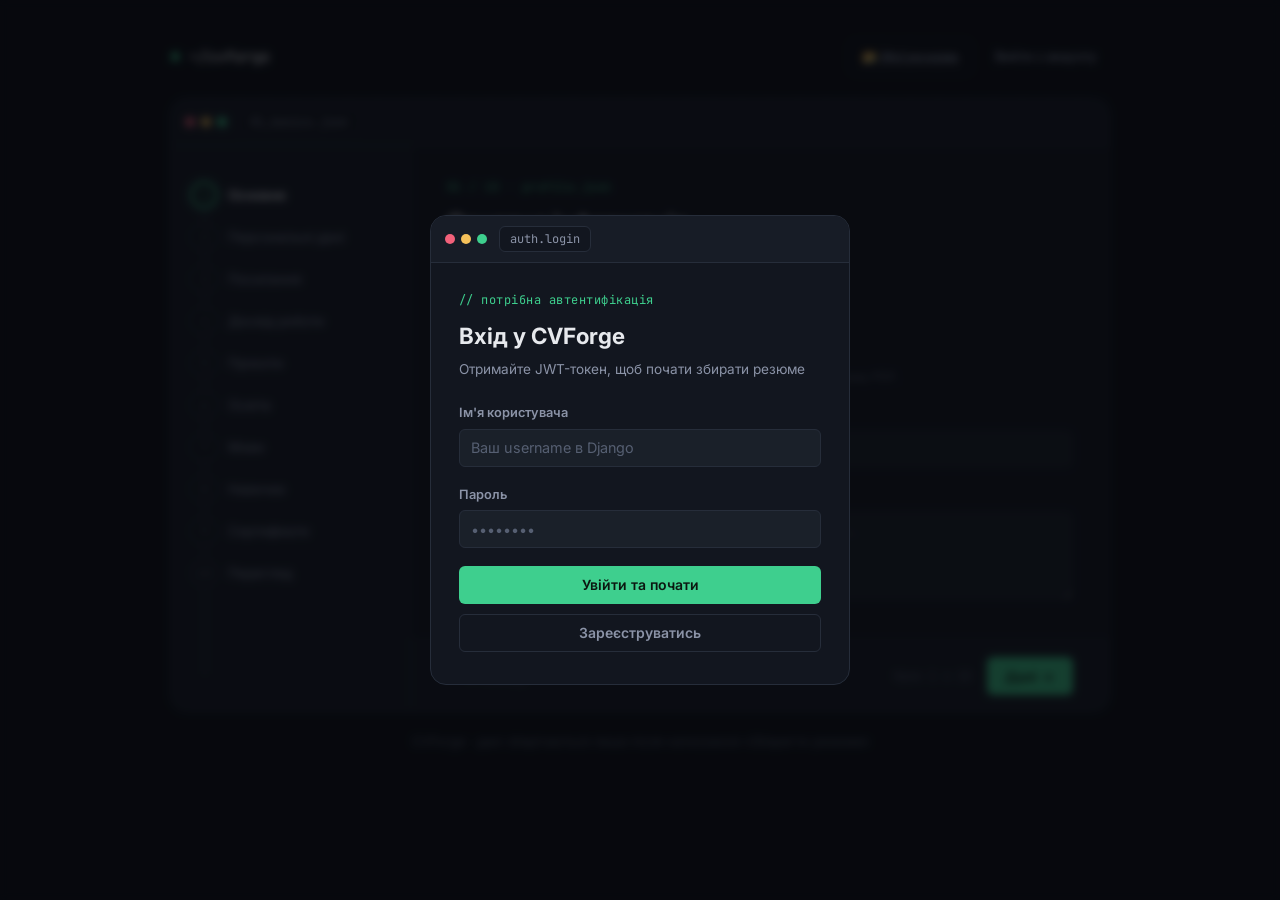
==== commit f1e3dd86: "add template languages" ====
--- a/frontend/index.html
+++ b/frontend/index.html
@@ -147,6 +147,15 @@
               <p class="step-hint">Хто ви і на яку роль претендуєте.</p>
 
               <div class="field">
+                <label>Мова резюме</label>
+                <div class="lang-switch" id="resumeLangSwitch" role="radiogroup" aria-label="Мова резюме">
+                  <button type="button" class="lang-option is-active" data-lang="UA" role="radio" aria-checked="true">🇺🇦 Українська</button>
+                  <button type="button" class="lang-option" data-lang="EN" role="radio" aria-checked="false">🇬🇧 English</button>
+                </div>
+                <input type="hidden" id="resumeLanguage" value="UA">
+                <p class="field-hint">Визначає мову підписів (Experience, Education тощо) в експортованому PDF.</p>
+              </div>
+              <div class="field">
                 <label for="title">Бажана посада</label>
                 <input type="text" id="title" class="input" placeholder="Напр. Python Backend Developer" required>
               </div>
--- a/frontend/static/css/styles.css
+++ b/frontend/static/css/styles.css
@@ -351,6 +351,34 @@
 .photo-placeholder { font-size: 1.9rem; color: var(--text-dim); }
 .photo-upload-actions { display: flex; flex-direction: column; align-items: flex-start; gap: .5rem; }
 .field-hint { font-size: .75rem; color: var(--text-dim); margin: 0; }
+
+.lang-switch {
+  display: inline-flex;
+  gap: 4px;
+  padding: 4px;
+  background: var(--bg-panel);
+  border: 1px solid var(--border);
+  border-radius: var(--radius-md);
+  margin-bottom: .4rem;
+}
+.lang-option {
+  appearance: none;
+  border: none;
+  background: transparent;
+  color: var(--text-secondary);
+  font-family: var(--font-sans);
+  font-size: .85rem;
+  font-weight: 600;
+  padding: .5rem .9rem;
+  border-radius: var(--radius-sm);
+  cursor: pointer;
+  transition: background .15s ease, color .15s ease;
+}
+.lang-option:hover { color: var(--text-primary); }
+.lang-option.is-active {
+  background: var(--accent-dim);
+  color: var(--accent);
+}
 
 /* =========================================================
    Crop modal
